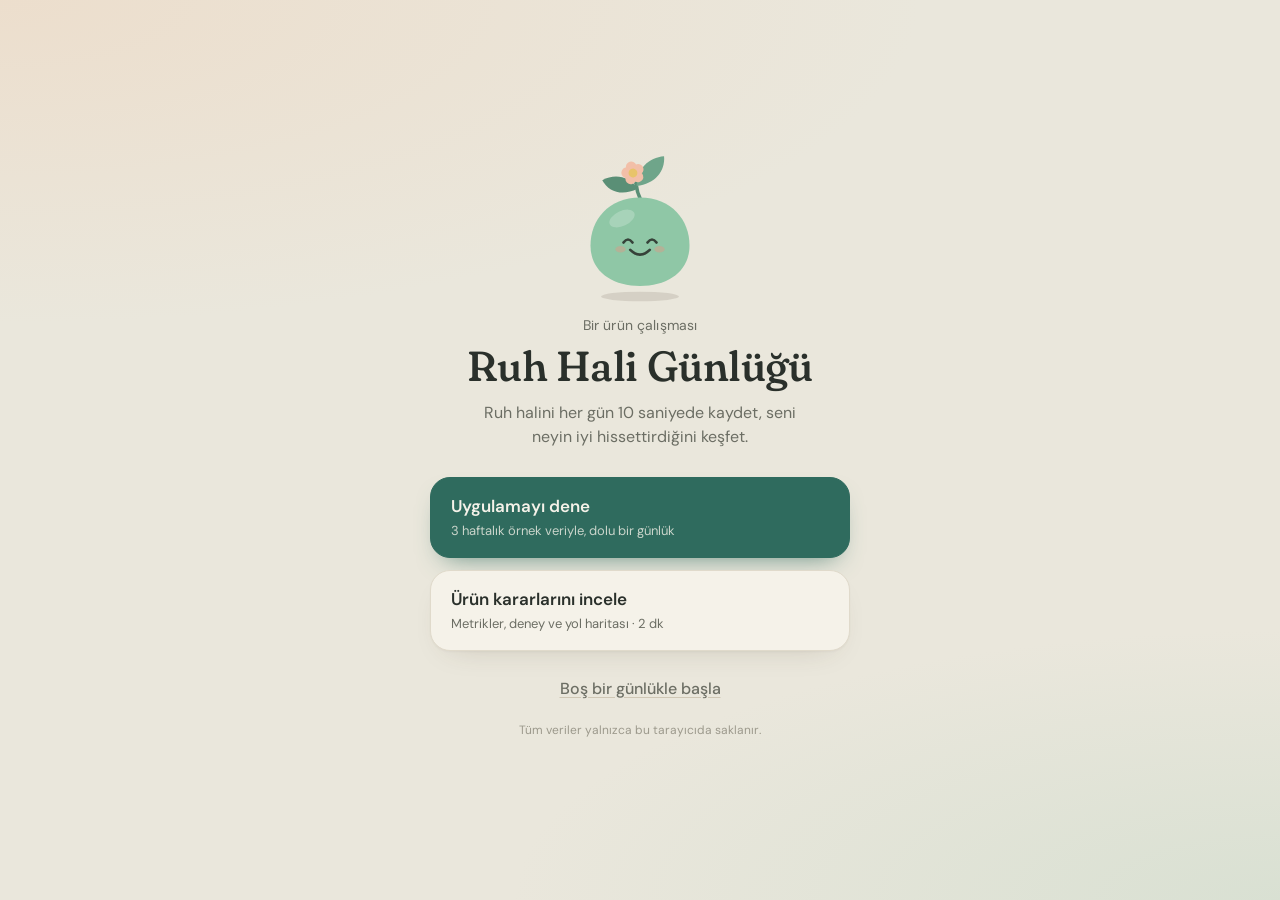
==== index.html @ 880c6c75 "Ruh Hali Günlüğü: ilk sürüm Mobil öncelikli ruh hali günlüğü: Filiz seçici, kural tabanlı içgörüler," ====
<!doctype html>
<html lang="tr">
<head>
  <meta charset="utf-8">
  <meta name="viewport" content="width=device-width, initial-scale=1, viewport-fit=cover">
  <meta name="theme-color" content="#EAE7DC">
  <meta name="description" content="Günlük ruh halini kaydet, haftalık örüntülerini keşfet.">
  <title>Ruh Hali Günlüğü</title>
  <link rel="icon" type="image/svg+xml" href="data:image/svg+xml,%3Csvg%20xmlns%3D%22http%3A%2F%2Fwww.w3.org%2F2000%2Fsvg%22%20viewBox%3D%2210%204%2080%2090%22%3E%3Cg%20data-part%3D%22figure%22%20transform%3D%22translate(0%20-2.50)%22%3E%3Cg%20data-part%3D%22sprout%22%20transform%3D%22rotate(-8.00%2050%2032)%22%3E%3Cpath%20d%3D%22M50%2034%20Q49%2028%2050%2022%22%20stroke%3D%22%235A8F76%22%20stroke-width%3D%222.4%22%20fill%3D%22none%22%20stroke-linecap%3D%22round%22%2F%3E%3Cpath%20d%3D%22M50%2024%20C53%2013%2063%208%2073%2010%20C71%2020%2062%2026%2050%2024Z%22%20fill%3D%22%236FA58A%22%2F%3E%3C%2Fg%3E%3Cg%20class%3D%22f-body%22%3E%3Cpath%20data-part%3D%22skin%22%20d%3D%22M50%2032%20C71%2032%2083%2047%2083%2064%20C83%2081%2069%2091%2050%2091%20C31%2091%2017%2081%2017%2064%20C17%2047%2029%2032%2050%2032Z%22%20fill%3D%22rgb(191%2C220%2C194)%22%2F%3E%3Cellipse%20cx%3D%2238%22%20cy%3D%2246%22%20rx%3D%229%22%20ry%3D%225%22%20fill%3D%22%23fff%22%20opacity%3D%22.22%22%20transform%3D%22rotate(-25%2038%2046)%22%2F%3E%3Cg%20opacity%3D%22.88%22%20fill%3D%22none%22%20stroke%3D%22%232A302B%22%20stroke-width%3D%221.8%22%20stroke-linecap%3D%22round%22%3E%3Cg%20data-part%3D%22blush%22%20opacity%3D%220.4%22%20stroke%3D%22none%22%20fill%3D%22%23E39A88%22%3E%3Cellipse%20cx%3D%2237%22%20cy%3D%2266.5%22%20rx%3D%223.4%22%20ry%3D%222.1%22%2F%3E%3Cellipse%20cx%3D%2263%22%20cy%3D%2266.5%22%20rx%3D%223.4%22%20ry%3D%222.1%22%2F%3E%3C%2Fg%3E%3Cg%20data-part%3D%22brows%22%20opacity%3D%220%22%20stroke-width%3D%221.6%22%3E%3Cpath%20d%3D%22M39%2056%20L45%2054%22%2F%3E%3Cpath%20d%3D%22M61%2056%20L55%2054%22%2F%3E%3C%2Fg%3E%3Cg%20data-part%3D%22dots%22%20opacity%3D%221%22%20stroke%3D%22none%22%20fill%3D%22%232A302B%22%3E%3Ccircle%20cx%3D%2242%22%20cy%3D%2261%22%20r%3D%222.3%22%2F%3E%3Ccircle%20cx%3D%2258%22%20cy%3D%2261%22%20r%3D%222.3%22%2F%3E%3C%2Fg%3E%3Cg%20data-part%3D%22arcs%22%20opacity%3D%220%22%3E%3Cpath%20d%3D%22M39%2062%20Q42%2058%2045%2062%22%2F%3E%3Cpath%20d%3D%22M55%2062%20Q58%2058%2061%2062%22%2F%3E%3C%2Fg%3E%3Cpath%20data-part%3D%22mouth%22%20d%3D%22M44.50%2067.80%20Q50%2071.40%2055.50%2067.80%22%2F%3E%3C%2Fg%3E%3C%2Fg%3E%3C%2Fg%3E%3C%2Fsvg%3E">
  <link rel="preconnect" href="https://fonts.googleapis.com">
  <link rel="preconnect" href="https://fonts.gstatic.com" crossorigin>
  <link rel="stylesheet" href="https://fonts.googleapis.com/css2?family=DM+Sans:opsz,wght@9..40,400;9..40,500;9..40,600&family=Fraunces:opsz,wght,SOFT@9..144,400..600,0..100&display=swap">
  <link rel="stylesheet" href="styles.css">
</head>
<body>
  <div class="app">
    <main id="view" class="view" tabindex="-1"></main>
  </div>

  <nav class="tabbar" aria-label="Ana menü">
    <div class="tabbar-inner">
      <a class="tab" href="#bugun" data-view="today">
        <svg viewBox="0 0 24 24" aria-hidden="true"><circle cx="12" cy="12" r="4.2"/><path d="M12 2.8v2.4M12 18.8v2.4M2.8 12h2.4M18.8 12h2.4M5.5 5.5l1.7 1.7M16.8 16.8l1.7 1.7M5.5 18.5l1.7-1.7M16.8 7.2l1.7-1.7"/></svg>
        <span>Bugün</span>
      </a>
      <a class="tab" href="#icgoru" data-view="insights">
        <svg viewBox="0 0 24 24" aria-hidden="true"><path d="M5 20V12M10 20V6M15 20v-9M20 20V9"/></svg>
        <span>İçgörü</span>
      </a>
      <a class="tab" href="#gecmis" data-view="history">
        <svg viewBox="0 0 24 24" aria-hidden="true"><rect x="3.5" y="5" width="17" height="15.5" rx="3"/><path d="M3.5 10h17M8 3v4M16 3v4"/></svg>
        <span>Geçmiş</span>
      </a>
    </div>
  </nav>

  <button id="notes-toggle" class="notes-toggle" type="button" aria-pressed="false">
    <svg viewBox="0 0 24 24" aria-hidden="true"><circle cx="12" cy="12" r="8.5"/><path d="M12 11v5M12 8v.01"/></svg>
    <span>Ürün notları</span>
  </button>

  <div id="note-sheet" class="note-sheet" role="dialog" aria-modal="false" aria-labelledby="note-title" hidden>
    <div class="note-card">
      <div class="note-head">
        <span class="note-num" id="note-num"></span>
        <span class="eyebrow">Ürün notu</span>
        <button class="icon-btn note-close" type="button" data-close-note aria-label="Notu kapat">
          <svg viewBox="0 0 24 24" aria-hidden="true"><path d="M6 6l12 12M18 6L6 18"/></svg>
        </button>
      </div>
      <h3 id="note-title"></h3>
      <div id="note-body"></div>
    </div>
  </div>

  <div id="toast" class="toast" role="status" aria-live="polite"></div>

  <script src="product.js"></script>
  <script src="app.js"></script>
</body>
</html>
---- styles.css ----
:root {
  /* Sıcak, düşük kontrastlı zemin: saf beyaz yok */
  --bg: #EAE7DC;
  --bg-glow-1: rgba(239, 211, 186, .45);
  --bg-glow-2: rgba(191, 214, 196, .40);
  --surface: #F5F2E9;
  --surface-2: #ECE8DD;
  --ink: #2A302B;
  --muted: #6C6E64;
  --faint: #9C998C;
  --line: #E0DACB;
  --accent: #2F6B5E;
  --accent-ink: #25574C;
  --accent-soft: #DCE5DA;
  --accent-soft-line: #BCD0C3;
  --danger: #9A4A43;

  --mood-1: #C9B8D9;
  --mood-2: #B7CCE3;
  --mood-3: #E8D9A8;
  --mood-4: #BFDCC2;
  --mood-5: #8FC7A6;

  --tint-up: #E2ECDD;
  --tint-down: #EAE3EE;
  --tint-neutral: #F0E8D5;

  --radius: 24px;
  --shadow: 0 1px 2px rgba(74, 60, 40, .04), 0 12px 32px -20px rgba(74, 60, 40, .28);
  --font-display: "Fraunces", Georgia, "Times New Roman", serif;
  --font-body: "DM Sans", system-ui, -apple-system, "Segoe UI", Roboto, sans-serif;
  --tabbar-h: 72px;
}

* { box-sizing: border-box; }

[hidden] { display: none !important; }

html { -webkit-text-size-adjust: 100%; }

body {
  margin: 0;
  min-height: 100vh;
  background:
    radial-gradient(120% 60% at 0% 0%, var(--bg-glow-1), transparent 60%),
    radial-gradient(100% 50% at 100% 100%, var(--bg-glow-2), transparent 60%),
    var(--bg);
  background-attachment: fixed;
  color: var(--ink);
  font-family: var(--font-body);
  font-size: 16px;
  line-height: 1.5;
  -webkit-font-smoothing: antialiased;
  -webkit-tap-highlight-color: transparent;
}

button, input { font: inherit; color: inherit; }
button { cursor: pointer; }

:focus-visible {
  outline: 2px solid var(--accent);
  outline-offset: 2px;
}

.app {
  max-width: 460px;
  margin: 0 auto;
  padding: calc(20px + env(safe-area-inset-top, 0px)) 20px calc(var(--tabbar-h) + 32px + env(safe-area-inset-bottom, 0px));
}

.view { outline: none; }
.view.enter > * { animation: rise .4s ease both; }
.view.enter > *:nth-child(2) { animation-delay: .03s; }
.view.enter > *:nth-child(3) { animation-delay: .06s; }
.view.enter > *:nth-child(4) { animation-delay: .09s; }
.view.enter > *:nth-child(n+5) { animation-delay: .12s; }

@keyframes rise {
  from { opacity: 0; transform: translateY(6px); }
  to { opacity: 1; transform: none; }
}

/* ---------- Typography ---------- */

.title, .section-title, .avg-num, .insight h3, .empty h3, .cal-head h2 {
  font-family: var(--font-display);
  font-variation-settings: "SOFT" 100;
}

.top {
  display: flex;
  align-items: center;
  justify-content: space-between;
  gap: 12px;
  min-height: 36px;
  margin-bottom: 20px;
}

.eyebrow {
  margin: 0;
  font-size: 14px;
  color: var(--muted);
  letter-spacing: .01em;
}
.eyebrow strong { color: var(--ink); font-weight: 600; }

.title {
  margin: 0 0 24px;
  font-weight: 500;
  font-size: clamp(28px, 8vw, 34px);
  line-height: 1.15;
  letter-spacing: -0.01em;
}

.section-title {
  margin: 32px 0 12px;
  font-weight: 500;
  font-size: 20px;
}

.muted { color: var(--muted); }
.small { font-size: 13px; }

/* ---------- Streak ---------- */

.streak {
  display: inline-flex;
  align-items: center;
  gap: 7px;
  padding: 7px 13px 7px 11px;
  border-radius: 999px;
  background: var(--tint-neutral);
  color: #7A5B2E;
  font-size: 14px;
  font-weight: 500;
  white-space: nowrap;
}
.streak svg { width: 15px; height: 15px; fill: #C98F4A; }
.streak strong { font-weight: 600; }

/* ---------- Filiz mood picker ---------- */

.picker {
  position: relative;          /* ölçek sağa sabitlenir, Filiz tam ortada kalır */
  margin-top: -12px;
  touch-action: none;          /* sürüklerken sayfa kaymasın */
  user-select: none;
  -webkit-user-select: none;
  cursor: grab;
}
.picker.is-dragging { cursor: grabbing; }

.picker-stage {
  position: relative;
  display: grid;
  place-items: center;
  height: 184px;
  border-radius: 32px;
  outline-offset: 4px;
}

.picker-halo {
  position: absolute;
  width: 160px;
  height: 160px;
  border-radius: 50%;
  background: var(--halo, #DCC9B0);
  opacity: .5;
  filter: blur(22px);
}

.filiz { position: relative; display: block; overflow: visible; }
.picker .filiz { width: 168px; height: 168px; }

.picker.is-idle .filiz { animation: bob 2.6s ease-in-out infinite; }
@keyframes bob {
  0%, 100% { transform: translateY(0); }
  50% { transform: translateY(-7px); }
}

/* Kayıt anı: kısa bir sevinç zıplaması */
.picker .filiz.hop { animation: hop .7s cubic-bezier(.3, .7, .3, 1); }
@keyframes hop {
  0% { transform: translateY(0) scale(1, 1); }
  18% { transform: translateY(2px) scale(1.06, .94); }
  45% { transform: translateY(-18px) scale(.97, 1.04); }
  75% { transform: translateY(0) scale(1.04, .96); }
  100% { transform: translateY(0) scale(1, 1); }
}

.f-body { transform-box: fill-box; transform-origin: 50% 100%; }
.f-body.boing { animation: boing .42s cubic-bezier(.3, .7, .3, 1); }
@keyframes boing {
  0% { transform: scale(1, 1); }
  30% { transform: scale(1.06, .94); }
  65% { transform: scale(.98, 1.03); }
  100% { transform: scale(1, 1); }
}

.scale {
  position: absolute;
  top: 50%;
  right: 0;
  width: 48px;
  height: 176px;
  transform: translateY(-50%);
  display: flex;
  flex-direction: column;
  align-items: center;
  gap: 8px;
}

/* Uç etiketleri yalnızca ilk seçimden önce yön gösterir */
.scale-end {
  font-size: 11px;
  line-height: 1;
  font-weight: 500;
  color: var(--faint);
  white-space: nowrap;
  transition: opacity .4s ease;
}
.picker:not(.is-idle) .scale-end { opacity: 0; }

.scale-track {
  position: relative;
  flex: 1;
  width: 6px;
  border-radius: 3px;
  background: linear-gradient(to top, var(--mood-1), var(--mood-2), var(--mood-3), var(--mood-4), var(--mood-5));
}

.scale-knob {
  position: absolute;
  left: 50%;
  top: 50%;
  width: 18px;
  height: 18px;
  border-radius: 50%;
  background: var(--surface);
  box-shadow: 0 0 0 2px var(--accent), 0 4px 10px -3px rgba(74, 60, 40, .4);
  transform: translate(-50%, -50%);
  pointer-events: none;
  z-index: 1;
}
.picker.is-idle .scale-knob { box-shadow: 0 0 0 2px #C9B9A2, 0 4px 10px -3px rgba(74, 60, 40, .3); }

/* Dokunma alanı 32px, görünen nokta 6px */
.stop {
  position: absolute;
  left: 50%;
  width: 32px;
  height: 32px;
  padding: 0;
  border: 0;
  background: none;
  transform: translate(-50%, -50%);
}
.stop::after {
  content: "";
  position: absolute;
  inset: 0;
  margin: auto;
  width: 6px;
  height: 6px;
  border-radius: 50%;
  background: var(--surface);
  opacity: .9;
  transition: transform .2s ease;
}
@media (hover: hover) { .stop:hover::after { transform: scale(1.6); } }

.picker-label {
  margin: -4px 0 0;
  text-align: center;
  font-family: var(--font-display);
  font-variation-settings: "SOFT" 100;
  font-size: 26px;
  font-weight: 500;
  min-height: 1.3em;
}
.picker-label.is-placeholder {
  font-family: var(--font-body);
  font-size: 14px;
  font-weight: 500;
  color: var(--muted);
  line-height: 36px;
}

.empty-filiz { width: 84px; margin: -6px auto 6px; }
.empty-filiz .filiz { width: 100%; height: auto; }

/* ---------- Form ---------- */

.field { margin-top: 20px; }

.label {
  display: block;
  margin-bottom: 8px;
  font-size: 14px;
  font-weight: 600;
}

.input {
  width: 100%;
  padding: 14px 16px;
  border: 1px solid var(--line);
  border-radius: 16px;
  background: var(--surface);
  font-size: 16px;
  transition: border-color .15s ease, box-shadow .15s ease;
}
.input::placeholder { color: var(--faint); }
.input:focus { outline: none; border-color: var(--accent-soft-line); box-shadow: 0 0 0 4px var(--accent-soft); }

.counter { display: block; margin-top: 4px; margin-bottom: -8px; text-align: right; font-size: 12px; color: var(--faint); }

.chips { display: flex; flex-wrap: wrap; gap: 8px; }

.chip {
  padding: 8px 15px;
  border: 1px solid var(--line);
  border-radius: 999px;
  background: var(--surface);
  font-size: 14px;
  transition: background .15s ease, border-color .15s ease, color .15s ease;
}
.chip[aria-pressed="true"] {
  background: var(--accent-soft);
  border-color: var(--accent-soft-line);
  color: var(--accent-ink);
  font-weight: 500;
}
.chip-add { border-style: dashed; border-color: #CFC7B5; color: var(--accent); background: transparent; }

.tag-form { display: flex; gap: 8px; width: 100%; margin-top: 4px; }
.tag-form .input { padding: 9px 14px; font-size: 15px; border-radius: 999px; }

.btn {
  display: inline-flex;
  align-items: center;
  justify-content: center;
  gap: 8px;
  min-height: 52px;
  padding: 12px 20px;
  border: 0;
  border-radius: 18px;
  font-weight: 600;
  font-size: 16px;
  transition: background .15s ease, color .15s ease, transform .1s ease, box-shadow .15s ease;
}
.btn:active:not(:disabled) { transform: scale(.985); }
.btn-primary { background: var(--accent); color: #F5F2E9; box-shadow: 0 10px 22px -12px rgba(47, 107, 94, .7); }
.btn-primary:disabled { background: #E1DCCE; color: #9F9A8B; box-shadow: none; cursor: not-allowed; }
.btn-ghost { background: var(--accent-soft); color: var(--accent-ink); }
.btn-quiet { background: transparent; color: var(--muted); border: 1px solid var(--line); }
.btn-danger-armed { background: var(--danger); color: #F5F2E9; border-color: var(--danger); }
.btn-link { background: transparent; color: var(--muted); font-weight: 500; text-decoration: underline; text-underline-offset: 3px; text-decoration-color: #CFC7B5; }
.btn-block { width: 100%; }
.btn-primary.btn-saved:disabled { background: var(--accent-soft); color: var(--accent-ink); cursor: default; }
.btn svg { width: 20px; height: 20px; fill: none; stroke: currentColor; stroke-width: 2.2; stroke-linecap: round; stroke-linejoin: round; }
.more-btn { margin-top: 12px; }
.btn-sm { min-height: 40px; padding: 8px 16px; font-size: 14px; border-radius: 999px; }

.save-area { margin-top: 24px; }
.save-area .btn-sm { margin-top: 6px; }
.save-hint { margin: 10px 0 0; text-align: center; font-size: 13px; color: var(--muted); }

.back-link {
  display: inline-flex;
  align-items: center;
  gap: 4px;
  margin-left: -6px;
  padding: 6px 12px 6px 4px;
  border-radius: 999px;
  color: var(--accent);
  font-size: 15px;
  font-weight: 500;
  text-decoration: none;
}
.back-link svg { width: 20px; height: 20px; fill: none; stroke: currentColor; stroke-width: 1.8; stroke-linecap: round; stroke-linejoin: round; }
@media (hover: hover) { .back-link:hover { background: var(--accent-soft); } }

.eyebrow-lead { margin: -12px 0 6px; }

/* ---------- Cards ---------- */

.card {
  background: var(--surface);
  border: 1px solid rgba(224, 218, 203, .6);
  border-radius: var(--radius);
  padding: 20px;
  box-shadow: var(--shadow);
}

/* ---------- Weekly chart ---------- */

.avg-row {
  display: flex;
  align-items: flex-end;
  justify-content: space-between;
  gap: 12px;
  flex-wrap: wrap;
  margin-bottom: 22px;
}

.avg-num {
  font-size: 50px;
  line-height: 1;
  font-weight: 500;
  letter-spacing: -0.02em;
}
.avg-of { margin-left: 4px; color: var(--faint); font-size: 18px; }
.avg-caption { margin: 6px 0 0; font-size: 13px; color: var(--muted); }

.avg-meta { display: flex; flex-direction: column; align-items: flex-end; gap: 6px; }

.pill {
  display: inline-flex;
  align-items: center;
  gap: 6px;
  padding: 4px 12px;
  border-radius: 999px;
  font-size: 13px;
  font-weight: 600;
  background: var(--c, var(--accent-soft));
}

.delta { font-size: 13px; color: var(--muted); }
.delta.up { color: var(--accent); }

.chart {
  display: grid;
  grid-template-columns: repeat(7, 1fr);
  gap: 8px;
  align-items: end;
}

.bar-col { display: flex; flex-direction: column; align-items: center; gap: 8px; }

.bar-track {
  position: relative;
  width: 100%;
  max-width: 36px;
  height: 150px;
  display: flex;
  align-items: flex-end;
  border-radius: 14px;
  background: var(--surface-2);
}

.bar {
  width: 100%;
  border-radius: 14px;
  background: var(--c);
  transform-origin: bottom;
  animation: grow .6s cubic-bezier(.2, .8, .2, 1) both;
}
.bar-empty {
  width: 6px;
  height: 6px;
  margin: 0 auto 10px;
  border-radius: 50%;
  background: #D5CFC0;
}

@keyframes grow { from { transform: scaleY(0); } to { transform: scaleY(1); } }

.bar-label { font-size: 12px; color: var(--muted); }
.bar-col.is-today .bar-label { color: var(--ink); font-weight: 600; }

.chart-foot { margin: 16px 0 0; font-size: 13px; color: var(--muted); }

/* ---------- Insight cards ---------- */

.insights { display: grid; gap: 12px; }

.insight {
  display: grid;
  grid-template-columns: auto 1fr;
  gap: 14px;
  padding: 18px;
  background: var(--tint, var(--surface));
  border-color: transparent;
  box-shadow: none;
}
.insight-icon {
  width: 38px;
  height: 38px;
  border-radius: 50%;
  display: grid;
  place-items: center;
  background: var(--c);
}
.insight-icon svg { width: 20px; height: 20px; fill: none; stroke: var(--ink); stroke-width: 1.9; stroke-linecap: round; stroke-linejoin: round; opacity: .75; }
.insight h3 {
  margin: 1px 0 6px;
  font-weight: 500;
  font-size: 18px;
  line-height: 1.3;
}
.insight p { margin: 0; font-size: 14px; color: #575A51; }
.insight .basis { margin-top: 10px; font-size: 12px; color: var(--faint); }

.empty {
  text-align: center;
  padding: 28px 20px;
}
.empty h3 { margin: 0 0 6px; font-weight: 500; font-size: 18px; }
.empty p { margin: 0 0 18px; color: var(--muted); font-size: 14px; }

.disclaimer { margin: 20px 4px 0; font-size: 12px; color: var(--faint); text-align: center; }

/* ---------- Calendar ---------- */

.cal-head {
  display: flex;
  align-items: center;
  justify-content: space-between;
  margin-bottom: 14px;
}
.cal-head h2 {
  margin: 0;
  font-weight: 500;
  font-size: 19px;
  text-transform: capitalize;
}

.icon-btn {
  width: 38px;
  height: 38px;
  display: grid;
  place-items: center;
  border: 1px solid var(--line);
  border-radius: 50%;
  background: transparent;
}
.icon-btn svg { width: 18px; height: 18px; fill: none; stroke: var(--ink); stroke-width: 1.8; stroke-linecap: round; stroke-linejoin: round; }
.icon-btn:disabled { opacity: .3; cursor: default; }

.cal-grid {
  display: grid;
  grid-template-columns: repeat(7, 1fr);
  gap: 6px;
}

.cal-wd {
  text-align: center;
  font-size: 11px;
  font-weight: 600;
  color: var(--faint);
  text-transform: uppercase;
  letter-spacing: .04em;
  padding-bottom: 4px;
}

.cal-day {
  aspect-ratio: 1;
  display: grid;
  place-items: center;
  border: 0;
  border-radius: 14px;
  background: var(--surface-2);
  font-size: 14px;
  color: var(--muted);
  font-variant-numeric: tabular-nums;
  transition: transform .12s ease, background .12s ease;
}
.cal-day.has-entry { background: var(--c); color: var(--ink); font-weight: 500; }
.cal-day.is-today { box-shadow: inset 0 0 0 2px var(--accent); color: var(--ink); font-weight: 600; }
.cal-day.is-selected { box-shadow: 0 0 0 2px var(--surface), 0 0 0 4px var(--ink); }
.cal-day.is-future { background: transparent; color: #C9C3B4; cursor: default; }
@media (hover: hover) {
  .cal-day.has-entry:hover { transform: scale(1.06); }
  .cal-day:not(.has-entry):not(:disabled):hover { background: var(--accent-soft); }
}

.legend {
  display: flex;
  flex-wrap: wrap;
  justify-content: center;
  gap: 6px 14px;
  margin-top: 16px;
  font-size: 12px;
  color: var(--muted);
}
.legend span { display: inline-flex; align-items: center; gap: 6px; }

.dot {
  width: 10px;
  height: 10px;
  border-radius: 50%;
  background: var(--c);
  flex: none;
}

/* ---------- Entry list ---------- */

.detail { margin-top: 12px; }

.entries { list-style: none; margin: 0; padding: 0; display: grid; gap: 10px; }

.entry {
  display: grid;
  grid-template-columns: auto 1fr auto;
  gap: 14px;
  align-items: start;
  padding: 16px;
}
.entry-swatch { width: 38px; height: 38px; border-radius: 14px; background: var(--c); }
.entry-missing { align-items: center; }
.entry-missing .entry-swatch { background: transparent; border: 1.5px dashed #CFC7B5; }
.entry-head { display: flex; justify-content: space-between; align-items: baseline; gap: 8px; flex-wrap: wrap; }
.entry-date { font-weight: 600; font-size: 15px; }
.entry-mood { font-size: 13px; color: var(--muted); }
.entry-note { margin: 4px 0 0; font-size: 14px; color: var(--ink); }
.entry-note.empty-note { color: var(--faint); font-style: italic; }
.entry-tags { display: flex; flex-wrap: wrap; gap: 6px; margin-top: 10px; }
.tag-mini {
  padding: 2px 10px;
  border-radius: 999px;
  background: var(--surface-2);
  color: var(--muted);
  font-size: 12px;
  font-weight: 500;
}
.entry-edit { width: 34px; height: 34px; margin: -4px -4px 0 0; border-color: transparent; }
.entry-edit svg { width: 17px; height: 17px; stroke: var(--muted); }
@media (hover: hover) { .entry-edit:hover { background: var(--accent-soft); } .entry-edit:hover svg { stroke: var(--accent); } }

.data-tools { margin-top: 32px; background: transparent; box-shadow: none; border: 1px dashed #D3CCBC; }
.data-tools p { margin: 0 0 14px; font-size: 14px; color: var(--muted); }
.data-tools .row { display: flex; flex-wrap: wrap; gap: 8px; }
.data-tools .row .btn { flex: 1 1 160px; }

/* ---------- Tab bar ---------- */

.tabbar {
  position: fixed;
  left: 0; right: 0; bottom: 0;
  z-index: 10;
  padding-bottom: env(safe-area-inset-bottom, 0px);
  background: rgba(240, 236, 226, .88);
  -webkit-backdrop-filter: blur(16px);
  backdrop-filter: blur(16px);
  border-top: 1px solid var(--line);
}

.tabbar-inner {
  max-width: 460px;
  height: var(--tabbar-h);
  margin: 0 auto;
  display: grid;
  grid-template-columns: repeat(3, 1fr);
  padding: 0 12px;
}

.tab {
  display: flex;
  flex-direction: column;
  align-items: center;
  justify-content: center;
  gap: 3px;
  color: var(--faint);
  text-decoration: none;
  font-size: 12px;
  font-weight: 500;
  transition: color .15s ease;
}
.tab svg {
  width: 44px;
  height: 30px;
  padding: 4px 11px;
  border-radius: 999px;
  fill: none;
  stroke: currentColor;
  stroke-width: 1.7;
  stroke-linecap: round;
  stroke-linejoin: round;
  transition: background .2s ease;
}
.tab[aria-current="page"] { color: var(--accent-ink); }
.tab[aria-current="page"] svg { background: var(--accent-soft); }
.tab[aria-current="page"] span { font-weight: 600; }

/* ---------- Toast ---------- */

.toast {
  position: fixed;
  left: 50%;
  bottom: calc(var(--tabbar-h) + 20px + env(safe-area-inset-bottom, 0px));
  z-index: 20;
  max-width: calc(100% - 40px);
  padding: 12px 18px;
  border-radius: 16px;
  background: #34403A;
  color: #F5F2E9;
  font-size: 14px;
  font-weight: 500;
  box-shadow: 0 12px 28px -14px rgba(42, 48, 43, .6);
  opacity: 0;
  transform: translate(-50%, 8px);
  pointer-events: none;
  transition: opacity .2s ease, transform .2s ease;
}
.toast.show { opacity: 1; transform: translate(-50%, 0); }

/* =========================================================
   Ürün katmanı: notlar, karşılama, ürün paneli
   ========================================================= */

.k {
  display: block;
  margin-bottom: 3px;
  font-size: 11px;
  font-weight: 600;
  letter-spacing: .06em;
  text-transform: uppercase;
  color: var(--faint);
}

/* ---------- Not noktaları ---------- */

.top-end { display: inline-flex; align-items: center; gap: 8px; }
.label-row { display: flex; align-items: center; gap: 8px; }
.label-row .label { margin-bottom: 8px; }
.label-row .pnote { margin-bottom: 8px; }
.save-area, .has-note { position: relative; }

.pnote {
  display: inline-grid;
  place-items: center;
  width: 22px;
  height: 22px;
  padding: 0;
  border: 0;
  border-radius: 50%;
  background: var(--accent);
  color: var(--surface);
  font-size: 12px;
  font-weight: 600;
  line-height: 1;
  vertical-align: middle;
  box-shadow: 0 0 0 3px rgba(47, 107, 94, .18);
  animation: pnote-pulse 2.4s ease-in-out infinite;
  flex: none;
}
.pnote.corner { position: absolute; top: -9px; left: -9px; z-index: 3; }
.picker .pnote.corner { top: 4px; left: 4px; }
.section-title .pnote { margin-left: 4px; position: relative; top: -2px; }
.disclaimer .pnote { margin-right: 6px; }
@keyframes pnote-pulse {
  0%, 100% { box-shadow: 0 0 0 3px rgba(47, 107, 94, .18); }
  50% { box-shadow: 0 0 0 6px rgba(47, 107, 94, .08); }
}

.notes-banner {
  display: flex;
  align-items: center;
  justify-content: space-between;
  flex-wrap: wrap;
  gap: 4px 12px;
  margin-bottom: 16px;
  padding: 10px 14px;
  border-radius: 14px;
  background: var(--tint-neutral);
  color: #7A5B2E;
  font-size: 13px;
  font-weight: 500;
}
.notes-banner a { color: var(--accent-ink); font-weight: 600; text-decoration: none; }

.notes-toggle {
  position: fixed;
  right: max(16px, calc(50% - 214px));
  bottom: calc(var(--tabbar-h) + 14px + env(safe-area-inset-bottom, 0px));
  z-index: 15;
  display: inline-flex;
  align-items: center;
  gap: 6px;
  padding: 8px 14px 8px 10px;
  border: 1px solid var(--line);
  border-radius: 999px;
  background: var(--surface);
  color: var(--accent-ink);
  font-size: 13px;
  font-weight: 600;
  box-shadow: var(--shadow);
}
.notes-toggle svg { width: 18px; height: 18px; fill: none; stroke: currentColor; stroke-width: 1.8; stroke-linecap: round; }
.notes-toggle[aria-pressed="true"] { background: var(--accent); border-color: var(--accent); color: var(--surface); }

.toast { bottom: calc(var(--tabbar-h) + 64px + env(safe-area-inset-bottom, 0px)); }
.app { padding-bottom: calc(var(--tabbar-h) + 80px + env(safe-area-inset-bottom, 0px)); }

body.standalone .tabbar,
body.standalone .notes-toggle { display: none; }
body.standalone .app { padding-bottom: calc(40px + env(safe-area-inset-bottom, 0px)); }
body.standalone .toast { bottom: calc(24px + env(safe-area-inset-bottom, 0px)); }

/* ---------- Not kartı ---------- */

.note-sheet {
  position: fixed;
  left: 0; right: 0;
  bottom: calc(var(--tabbar-h) + 12px + env(safe-area-inset-bottom, 0px));
  z-index: 30;
  padding: 0 16px;
  pointer-events: none;
}
.note-card {
  max-width: 428px;
  margin: 0 auto;
  padding: 16px 20px 20px;
  border: 1px solid var(--line);
  border-radius: 24px;
  background: var(--surface);
  box-shadow: 0 24px 48px -20px rgba(74, 60, 40, .45), 0 2px 6px rgba(74, 60, 40, .08);
  pointer-events: auto;
  animation: rise .25s ease both;
  max-height: 60vh;
  overflow-y: auto;
}
.note-head { display: flex; align-items: center; gap: 10px; }
.note-num {
  display: grid;
  place-items: center;
  width: 24px;
  height: 24px;
  border-radius: 50%;
  background: var(--accent);
  color: var(--surface);
  font-size: 12px;
  font-weight: 600;
}
.note-close { margin-left: auto; width: 32px; height: 32px; border-color: transparent; }
.note-card h3 {
  margin: 10px 0 8px;
  font-family: var(--font-display);
  font-variation-settings: "SOFT" 100;
  font-weight: 500;
  font-size: 19px;
  line-height: 1.3;
}
.note-card p { margin: 0; font-size: 14px; color: #575A51; }
.note-row { margin-top: 12px !important; }
.note-link { display: inline-block; margin-top: 14px; color: var(--accent-ink); font-size: 14px; font-weight: 600; text-decoration: none; }

/* ---------- Karşılama ---------- */

.welcome {
  min-height: calc(100vh - 100px);
  display: flex;
  flex-direction: column;
  justify-content: center;
  text-align: center;
  padding-block: 12px;
}
.welcome-filiz { width: 150px; margin: 0 auto 8px; }
.welcome-filiz .filiz { width: 100%; height: auto; animation: bob 2.8s ease-in-out infinite; }
.welcome-title { margin: 6px 0 10px; font-size: clamp(34px, 10vw, 42px); }
.welcome-lead { max-width: 330px; margin: 0 auto 28px; color: var(--muted); font-size: 16px; }
.welcome-actions { display: grid; gap: 12px; text-align: left; }

.choice {
  display: flex;
  flex-direction: column;
  gap: 2px;
  width: 100%;
  padding: 16px 20px;
  border: 1px solid var(--line);
  border-radius: 20px;
  background: var(--surface);
  box-shadow: var(--shadow);
  transition: transform .1s ease;
}
.choice:active { transform: scale(.985); }
.choice-title { font-size: 17px; font-weight: 600; color: var(--ink); }
.choice-sub { font-size: 13px; color: var(--muted); }
.choice-primary { background: var(--accent); border-color: var(--accent); box-shadow: 0 12px 26px -14px rgba(47, 107, 94, .8); }
.choice-primary .choice-title { color: #F5F2E9; }
.choice-primary .choice-sub { color: rgba(245, 242, 233, .78); }
.welcome .btn-link { margin: 14px auto 0; min-height: 40px; }
.welcome-foot { margin: 8px 0 0; font-size: 12px; color: var(--faint); }

/* ---------- Ürün paneli ---------- */

.app.wide { max-width: 760px; }

.sim-badge {
  display: flex;
  gap: 12px;
  align-items: flex-start;
  margin: 4px 0 8px;
  padding: 14px 16px;
  border-radius: 18px;
  background: var(--tint-neutral);
  color: #6B5530;
  font-size: 13px;
}
.sim-badge svg { flex: none; width: 20px; height: 20px; margin-top: 1px; fill: none; stroke: #B07A35; stroke-width: 1.8; stroke-linecap: round; stroke-linejoin: round; }
.sim-badge p { margin: 0; }

.p-section .section-title { margin-top: 32px; }

.brief { display: grid; gap: 16px; }
.brief p { margin: 0; font-size: 14px; }
@media (min-width: 640px) { .brief { grid-template-columns: repeat(3, 1fr); } }

.ns-top { display: flex; align-items: flex-end; justify-content: space-between; flex-wrap: wrap; gap: 12px 16px; }
.tile-label { font-size: 12px; font-weight: 600; color: var(--muted); }
.ns-value {
  display: flex;
  align-items: baseline;
  flex-wrap: wrap;
  gap: 4px 12px;
  margin-top: 2px;
  font-family: var(--font-display);
  font-variation-settings: "SOFT" 100;
  font-size: 46px;
  font-weight: 500;
  line-height: 1.05;
  letter-spacing: -0.02em;
}
.ns-delta {
  display: inline-flex;
  align-items: center;
  gap: 2px;
  font-family: var(--font-body);
  font-size: 13px;
  font-weight: 600;
  letter-spacing: 0;
  color: var(--accent);
}
.ns-delta svg { width: 16px; height: 16px; fill: none; stroke: currentColor; stroke-width: 2.2; stroke-linecap: round; stroke-linejoin: round; }
.spark { width: 132px; height: 40px; overflow: visible; }
.ns-def { margin: 10px 0 0; font-size: 14px; }
.ns-why { margin: 14px 0 0; font-size: 13px; color: var(--muted); }

.tiles { display: grid; gap: 10px; margin-top: 10px; }
.tiles-3 { grid-template-columns: repeat(3, minmax(0, 1fr)); }
.tile {
  display: flex;
  flex-direction: column;
  gap: 2px;
  min-width: 0;
  padding: 12px 14px;
  border: 1px solid rgba(224, 218, 203, .6);
  border-radius: 18px;
  background: var(--surface);
}
.tile-value {
  font-family: var(--font-display);
  font-variation-settings: "SOFT" 100;
  font-size: 24px;
  font-weight: 500;
  line-height: 1.2;
}
.tile-sub { font-size: 12px; color: var(--faint); }
.session .tile { background: var(--surface-2); border-color: transparent; }
.session .tile-value { font-size: 18px; }

.funnel { padding-block: 18px; }
.f-head { display: flex; justify-content: space-between; gap: 12px; font-size: 14px; }
.f-num { font-weight: 600; font-variant-numeric: tabular-nums; white-space: nowrap; }
.f-num small { margin-left: 4px; font-size: 12px; font-weight: 500; color: var(--faint); }
.f-track { height: 10px; margin-top: 6px; border-radius: 5px; background: var(--surface-2); }
.f-bar { height: 100%; border-radius: 4px; background: var(--accent); }
.f-drop {
  display: flex;
  align-items: center;
  gap: 6px;
  padding: 8px 0 8px 2px;
  font-size: 12px;
  color: var(--faint);
}
.f-drop svg { width: 12px; height: 12px; fill: none; stroke: currentColor; stroke-width: 1.6; stroke-linecap: round; stroke-linejoin: round; }
.f-drop.is-worst { color: var(--danger); }

.callout { margin-top: 10px; background: var(--tint-neutral); border-color: transparent; box-shadow: none; }
.callout p { margin: 0; font-size: 14px; }
.callout p + p { margin-top: 12px; }

.chart-sub { margin: 0 0 8px; font-size: 13px; color: var(--muted); }
.retention { display: block; width: 100%; max-width: 520px; height: auto; margin: 0 auto; }
.retention .ax { font-family: var(--font-body); font-size: 10px; fill: var(--faint); }
.retention .ax-strong { fill: var(--muted); font-weight: 600; }
.retention .dl { font-family: var(--font-body); font-size: 11px; font-weight: 600; fill: var(--ink); }

.exp-head { display: flex; align-items: center; justify-content: space-between; flex-wrap: wrap; gap: 8px; }
.exp-head h3 { margin: 0; font-family: var(--font-display); font-variation-settings: "SOFT" 100; font-weight: 500; font-size: 19px; }
.chip-status {
  display: inline-flex;
  align-items: center;
  gap: 4px;
  padding: 4px 10px;
  border-radius: 999px;
  background: var(--accent-soft);
  color: var(--accent-ink);
  font-size: 12px;
  font-weight: 600;
}
.chip-status svg, .diff svg { width: 14px; height: 14px; fill: none; stroke: currentColor; stroke-width: 2; stroke-linecap: round; stroke-linejoin: round; }
.exp-hyp, .exp-rule { margin: 14px 0 0; font-size: 14px; }
.exp-variants { display: grid; grid-template-columns: repeat(2, minmax(0, 1fr)); gap: 8px; margin-top: 14px; }
.variant { display: flex; align-items: center; gap: 10px; padding: 10px 12px; border-radius: 14px; background: var(--surface-2); }
.variant .v-key {
  flex: none;
  display: grid;
  place-items: center;
  width: 28px;
  height: 28px;
  border-radius: 50%;
  background: var(--accent-soft);
  color: var(--accent-ink);
  font-weight: 600;
  font-size: 14px;
}
.variant strong { display: block; font-size: 14px; line-height: 1.25; }
.variant span { display: block; font-size: 12px; color: var(--muted); }
.exp-meta { margin: 10px 0 0; font-size: 12px; color: var(--faint); }

.table-wrap { overflow-x: auto; margin-top: 12px; }
.table-wrap table { width: 100%; border-collapse: collapse; font-size: 14px; }
.table-wrap th {
  padding: 8px 6px;
  border-bottom: 1px solid var(--line);
  font-size: 11px;
  font-weight: 600;
  letter-spacing: .05em;
  text-transform: uppercase;
  color: var(--faint);
  text-align: left;
  white-space: nowrap;
}
.table-wrap td { padding: 10px 6px; border-bottom: 1px solid var(--line); vertical-align: top; }
.table-wrap tr:last-child td { border-bottom: 0; }
.exp-table td strong { display: block; font-weight: 600; }
.exp-table td span { display: block; font-size: 12px; color: var(--faint); }
.exp-table td:not(:first-child) { white-space: nowrap; font-variant-numeric: tabular-nums; }
.diff { color: var(--accent-ink); font-weight: 600; }
.diff svg { vertical-align: -2px; margin-right: 3px; }
.exp-decision { margin-top: 14px; padding: 12px 14px; border-radius: 16px; background: var(--tint-up); }
.exp-decision p { margin: 0; font-size: 14px; }
.exp-decision p + p { margin-top: 10px; }

.table-card { padding-top: 6px; }
.ice th:not(:first-child), .ice td:not(:first-child) { text-align: center; font-variant-numeric: tabular-nums; }
.ice td:first-child { min-width: 180px; }
.ice tr.is-top td:first-child { font-weight: 600; }
.score { display: inline-flex; align-items: center; gap: 6px; font-weight: 600; white-space: nowrap; }
.score i { display: block; height: 6px; border-radius: 3px; background: var(--accent); }
.ice tr:not(.is-top) .score i { background: var(--accent-soft-line); }
.ice tr.principle td { font-size: 13px; color: var(--muted); font-style: italic; }
.ice tr.principle td:first-child { font-style: normal; color: var(--ink); }
.table-foot { margin: 10px 0 0; font-size: 12px; color: var(--faint); }

.roadmap { display: grid; gap: 10px; }
@media (min-width: 640px) { .roadmap { grid-template-columns: repeat(3, 1fr); } }
.rm-col { padding: 16px; }
.rm-col.is-now { border-color: var(--accent-soft-line); }
.rm-head { display: flex; justify-content: space-between; align-items: baseline; gap: 8px; }
.rm-head h3 { margin: 0; font-family: var(--font-display); font-variation-settings: "SOFT" 100; font-weight: 500; font-size: 17px; }
.rm-head span { font-size: 11px; font-weight: 600; letter-spacing: .05em; text-transform: uppercase; color: var(--faint); }
.rm-col ul, .not-now ul { list-style: none; margin: 10px 0 0; padding: 0; display: grid; gap: 8px; }
.rm-col li { position: relative; padding-left: 14px; font-size: 14px; }
.rm-col li::before {
  content: "";
  position: absolute;
  left: 0;
  top: .55em;
  width: 6px;
  height: 6px;
  border-radius: 50%;
  background: #CFC7B5;
}
.rm-col.is-now li::before { background: var(--accent); }
.not-now { margin-top: 10px; background: transparent; box-shadow: none; border: 1px dashed #D3CCBC; }
.not-now h3 { margin: 0; font-size: 15px; font-weight: 600; }
.not-now li strong { display: block; font-size: 14px; }
.not-now li span { display: block; font-size: 13px; color: var(--muted); }

.live-head { display: flex; align-items: baseline; justify-content: space-between; gap: 12px; }
.live-badge {
  display: inline-flex;
  align-items: center;
  gap: 6px;
  padding: 4px 10px;
  border-radius: 999px;
  background: var(--accent-soft);
  color: var(--accent-ink);
  font-size: 12px;
  font-weight: 600;
  white-space: nowrap;
}
.live-badge i { width: 8px; height: 8px; border-radius: 50%; background: var(--accent); animation: pnote-pulse 2s ease-in-out infinite; }
.session > p:first-child { margin: 0 0 4px; }
.timeline { list-style: none; margin: 14px 0 0; padding: 0; }
.timeline li {
  display: grid;
  grid-template-columns: 76px 1fr;
  column-gap: 10px;
  padding: 8px 0;
  border-top: 1px solid var(--line);
}
.tl-time { grid-row: span 2; font-size: 12px; color: var(--faint); font-variant-numeric: tabular-nums; }
.tl-name { font-size: 14px; font-weight: 600; }
.tl-detail { font-size: 13px; color: var(--muted); }
.schema { margin-top: 14px; }
.schema summary { cursor: pointer; font-size: 13px; font-weight: 600; color: var(--accent-ink); }
.schema ul { list-style: none; margin: 10px 0 0; padding: 0; display: grid; gap: 8px; }
.schema li { font-size: 12px; color: var(--muted); }
.schema code {
  margin-right: 8px;
  padding: 2px 6px;
  border-radius: 6px;
  background: var(--surface-2);
  color: var(--ink);
  font-family: ui-monospace, "Cascadia Code", Consolas, monospace;
  font-size: 12px;
}

.panel-cta { margin-top: 32px; }

@media (prefers-reduced-motion: reduce) {
  *, *::before, *::after { animation: none !important; transition: none !important; }
}

/* Masaüstünde telefon benzeri sütun */
@media (min-width: 640px) {
  .app { padding-top: 48px; }
}
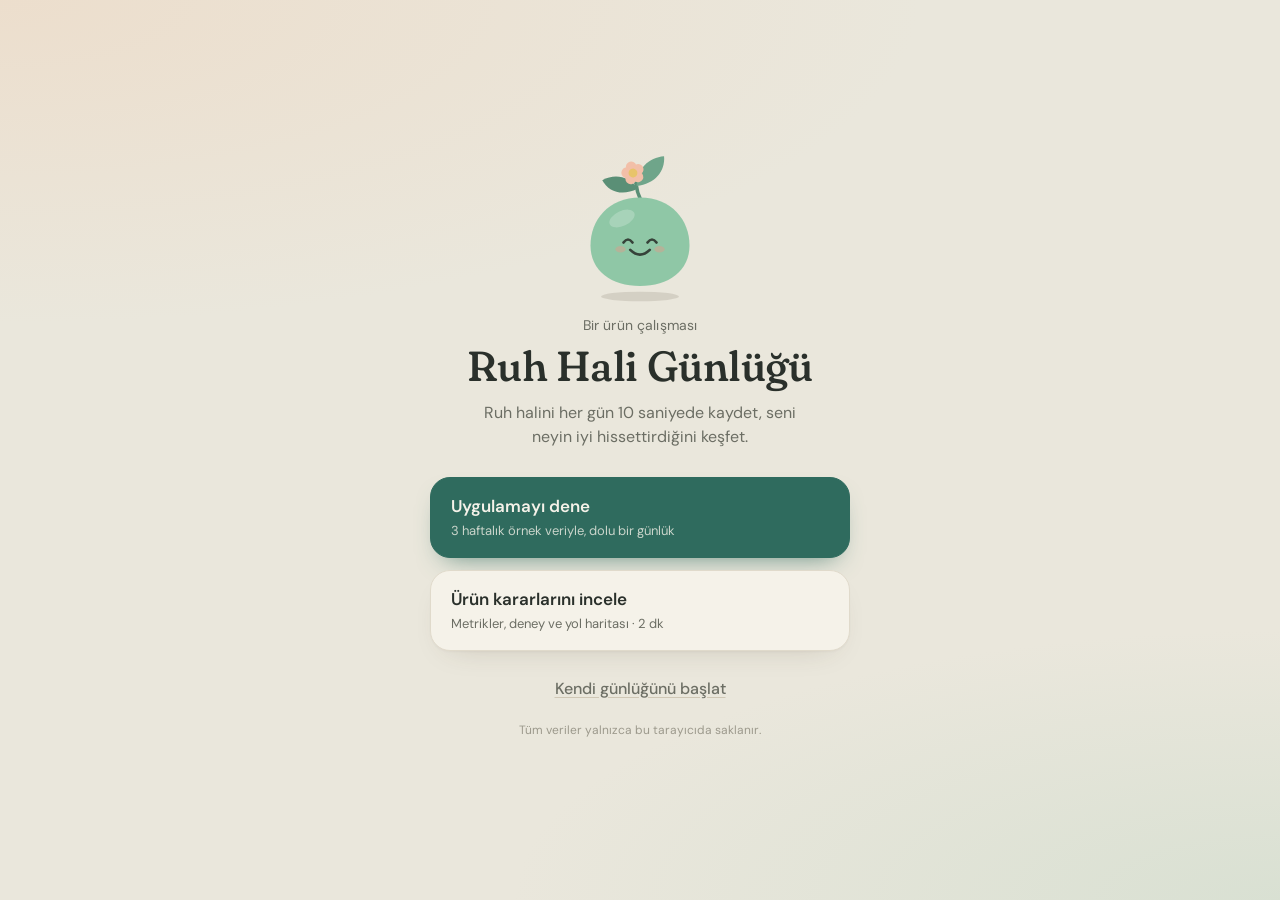
==== commit b17aa9cc: "Yol haritası v1.1: tutma, aktivasyon ve sorumlu ürün özellikleri - Suçlamayan seri: tek boş gün "din" ====
--- a/index.html
+++ b/index.html
@@ -6,6 +6,11 @@
   <meta name="theme-color" content="#EAE7DC">
   <meta name="description" content="Günlük ruh halini kaydet, haftalık örüntülerini keşfet.">
   <title>Ruh Hali Günlüğü</title>
+  <link rel="manifest" href="manifest.webmanifest">
+  <link rel="apple-touch-icon" href="icons/apple-touch-icon.png">
+  <meta name="apple-mobile-web-app-capable" content="yes">
+  <meta name="apple-mobile-web-app-title" content="Ruh Hali">
+  <meta name="apple-mobile-web-app-status-bar-style" content="default">
   <link rel="icon" type="image/svg+xml" href="data:image/svg+xml,%3Csvg%20xmlns%3D%22http%3A%2F%2Fwww.w3.org%2F2000%2Fsvg%22%20viewBox%3D%2210%204%2080%2090%22%3E%3Cg%20data-part%3D%22figure%22%20transform%3D%22translate(0%20-2.50)%22%3E%3Cg%20data-part%3D%22sprout%22%20transform%3D%22rotate(-8.00%2050%2032)%22%3E%3Cpath%20d%3D%22M50%2034%20Q49%2028%2050%2022%22%20stroke%3D%22%235A8F76%22%20stroke-width%3D%222.4%22%20fill%3D%22none%22%20stroke-linecap%3D%22round%22%2F%3E%3Cpath%20d%3D%22M50%2024%20C53%2013%2063%208%2073%2010%20C71%2020%2062%2026%2050%2024Z%22%20fill%3D%22%236FA58A%22%2F%3E%3C%2Fg%3E%3Cg%20class%3D%22f-body%22%3E%3Cpath%20data-part%3D%22skin%22%20d%3D%22M50%2032%20C71%2032%2083%2047%2083%2064%20C83%2081%2069%2091%2050%2091%20C31%2091%2017%2081%2017%2064%20C17%2047%2029%2032%2050%2032Z%22%20fill%3D%22rgb(191%2C220%2C194)%22%2F%3E%3Cellipse%20cx%3D%2238%22%20cy%3D%2246%22%20rx%3D%229%22%20ry%3D%225%22%20fill%3D%22%23fff%22%20opacity%3D%22.22%22%20transform%3D%22rotate(-25%2038%2046)%22%2F%3E%3Cg%20opacity%3D%22.88%22%20fill%3D%22none%22%20stroke%3D%22%232A302B%22%20stroke-width%3D%221.8%22%20stroke-linecap%3D%22round%22%3E%3Cg%20data-part%3D%22blush%22%20opacity%3D%220.4%22%20stroke%3D%22none%22%20fill%3D%22%23E39A88%22%3E%3Cellipse%20cx%3D%2237%22%20cy%3D%2266.5%22%20rx%3D%223.4%22%20ry%3D%222.1%22%2F%3E%3Cellipse%20cx%3D%2263%22%20cy%3D%2266.5%22%20rx%3D%223.4%22%20ry%3D%222.1%22%2F%3E%3C%2Fg%3E%3Cg%20data-part%3D%22brows%22%20opacity%3D%220%22%20stroke-width%3D%221.6%22%3E%3Cpath%20d%3D%22M39%2056%20L45%2054%22%2F%3E%3Cpath%20d%3D%22M61%2056%20L55%2054%22%2F%3E%3C%2Fg%3E%3Cg%20data-part%3D%22dots%22%20opacity%3D%221%22%20stroke%3D%22none%22%20fill%3D%22%232A302B%22%3E%3Ccircle%20cx%3D%2242%22%20cy%3D%2261%22%20r%3D%222.3%22%2F%3E%3Ccircle%20cx%3D%2258%22%20cy%3D%2261%22%20r%3D%222.3%22%2F%3E%3C%2Fg%3E%3Cg%20data-part%3D%22arcs%22%20opacity%3D%220%22%3E%3Cpath%20d%3D%22M39%2062%20Q42%2058%2045%2062%22%2F%3E%3Cpath%20d%3D%22M55%2062%20Q58%2058%2061%2062%22%2F%3E%3C%2Fg%3E%3Cpath%20data-part%3D%22mouth%22%20d%3D%22M44.50%2067.80%20Q50%2071.40%2055.50%2067.80%22%2F%3E%3C%2Fg%3E%3C%2Fg%3E%3C%2Fg%3E%3C%2Fsvg%3E">
   <link rel="preconnect" href="https://fonts.googleapis.com">
   <link rel="preconnect" href="https://fonts.gstatic.com" crossorigin>
@@ -30,6 +35,10 @@
       <a class="tab" href="#gecmis" data-view="history">
         <svg viewBox="0 0 24 24" aria-hidden="true"><rect x="3.5" y="5" width="17" height="15.5" rx="3"/><path d="M3.5 10h17M8 3v4M16 3v4"/></svg>
         <span>Geçmiş</span>
+      </a>
+      <a class="tab" href="#ayarlar" data-view="settings">
+        <svg viewBox="0 0 24 24" aria-hidden="true"><path d="M4 7h9M17 7h3M4 17h3M11 17h9"/><circle cx="15" cy="7" r="2"/><circle cx="9" cy="17" r="2"/></svg>
+        <span>Ayarlar</span>
       </a>
     </div>
   </nav>
--- a/styles.css
+++ b/styles.css
@@ -507,6 +507,9 @@
 }
 .empty h3 { margin: 0 0 6px; font-weight: 500; font-size: 18px; }
 .empty p { margin: 0 0 18px; color: var(--muted); font-size: 14px; }
+.unlock { display: flex; justify-content: center; gap: 6px; margin: -6px 0 18px; }
+.unlock i { width: 28px; height: 6px; border-radius: 999px; background: var(--surface-2); }
+.unlock i.on { background: var(--accent); }
 
 .disclaimer { margin: 20px 4px 0; font-size: 12px; color: var(--faint); text-align: center; }
 
@@ -566,6 +569,8 @@
   transition: transform .12s ease, background .12s ease;
 }
 .cal-day.has-entry { background: var(--c); color: var(--ink); font-weight: 500; }
+/* Dinlenme günü: seriyi bozmayan boş gün */
+.cal-day.is-rest { background: transparent; box-shadow: inset 0 0 0 1.5px var(--accent-soft-line); color: var(--accent-ink); }
 .cal-day.is-today { box-shadow: inset 0 0 0 2px var(--accent); color: var(--ink); font-weight: 600; }
 .cal-day.is-selected { box-shadow: 0 0 0 2px var(--surface), 0 0 0 4px var(--ink); }
 .cal-day.is-future { background: transparent; color: #C9C3B4; cursor: default; }
@@ -592,6 +597,7 @@
   background: var(--c);
   flex: none;
 }
+.dot-rest { background: transparent; box-shadow: inset 0 0 0 1.5px var(--accent-soft-line); }
 
 /* ---------- Entry list ---------- */
 
@@ -609,6 +615,7 @@
 .entry-swatch { width: 38px; height: 38px; border-radius: 14px; background: var(--c); }
 .entry-missing { align-items: center; }
 .entry-missing .entry-swatch { background: transparent; border: 1.5px dashed #CFC7B5; }
+.entry-missing.is-rest .entry-swatch { border: 1.5px solid var(--accent-soft-line); }
 .entry-head { display: flex; justify-content: space-between; align-items: baseline; gap: 8px; flex-wrap: wrap; }
 .entry-date { font-weight: 600; font-size: 15px; }
 .entry-mood { font-size: 13px; color: var(--muted); }
@@ -627,10 +634,122 @@
 .entry-edit svg { width: 17px; height: 17px; stroke: var(--muted); }
 @media (hover: hover) { .entry-edit:hover { background: var(--accent-soft); } .entry-edit:hover svg { stroke: var(--accent); } }
 
-.data-tools { margin-top: 32px; background: transparent; box-shadow: none; border: 1px dashed #D3CCBC; }
 .data-tools p { margin: 0 0 14px; font-size: 14px; color: var(--muted); }
+.data-tools p strong { color: var(--ink); }
+
+/* ---------- Ayarlar ---------- */
+
+.settings-list { padding: 6px 0; }
+.settings-intro { margin: 0; padding: 12px 20px 10px; font-size: 14px; color: var(--muted); }
+.settings-row {
+  display: flex;
+  align-items: center;
+  justify-content: space-between;
+  gap: 12px;
+  width: 100%;
+  min-height: 60px;
+  padding: 12px 20px;
+  border: 0;
+  border-top: 1px solid var(--line);
+  background: none;
+  color: var(--ink);
+  text-align: left;
+  text-decoration: none;
+  font-size: 15px;
+}
+.settings-row strong { display: block; font-weight: 600; }
+.settings-row small { display: block; margin-top: 1px; font-size: 13px; color: var(--muted); }
+.settings-row svg { flex: none; width: 18px; height: 18px; fill: none; stroke: var(--faint); stroke-width: 1.8; stroke-linecap: round; stroke-linejoin: round; }
+@media (hover: hover) { .settings-row:hover { background: rgba(236, 232, 221, .5); } }
+
+.switch {
+  position: relative;
+  flex: none;
+  width: 44px;
+  height: 26px;
+  border-radius: 999px;
+  background: #D8D1C2;
+  transition: background .2s ease;
+}
+.switch::after {
+  content: "";
+  position: absolute;
+  top: 3px;
+  left: 3px;
+  width: 20px;
+  height: 20px;
+  border-radius: 50%;
+  background: var(--surface);
+  box-shadow: 0 1px 3px rgba(74, 60, 40, .3);
+  transition: transform .2s ease;
+}
+[aria-checked="true"] > .switch { background: var(--accent); }
+[aria-checked="true"] > .switch::after { transform: translateX(18px); }
+
+.settings-about p { margin: 0; font-size: 14px; }
+.settings-about p + p { margin-top: 8px; }
 .data-tools .row { display: flex; flex-wrap: wrap; gap: 8px; }
 .data-tools .row .btn { flex: 1 1 160px; }
+.data-tools .data-sub { margin: 16px 0 10px; padding-top: 14px; border-top: 1px solid var(--line); font-size: 13px; }
+
+/* ---------- Hatırlatma ve yükleme ---------- */
+
+.remind { position: relative; margin-top: 20px; padding: 18px; background: var(--tint-neutral); border-color: transparent; box-shadow: none; }
+.remind-title { margin: 0 0 4px; font-family: var(--font-display); font-variation-settings: "SOFT" 100; font-weight: 500; font-size: 18px; }
+.remind p:not(.remind-title) { margin: 0; font-size: 14px; color: var(--muted); }
+.remind .row { display: flex; flex-wrap: wrap; align-items: flex-end; gap: 8px; margin-top: 14px; }
+.time-field { display: grid; gap: 4px; font-size: 12px; color: var(--muted); }
+.time-field .input { width: 112px; padding: 8px 12px; border-radius: 999px; font-size: 15px; min-height: 40px; }
+.settings-sub {
+  display: flex;
+  flex-wrap: wrap;
+  align-items: center;
+  justify-content: space-between;
+  gap: 10px 12px;
+  padding: 12px 20px;
+  border-top: 1px solid var(--line);
+}
+.settings-sub-label { font-size: 15px; }
+.settings-sub-label strong { display: block; font-weight: 600; }
+.settings-sub-label small { display: block; margin-top: 1px; font-size: 13px; color: var(--muted); }
+.install-note { flex: 1 1 100%; margin: 0; font-size: 13px; color: var(--muted); }
+
+/* ---------- Zor günlerde destek ---------- */
+
+.support { position: relative; margin-bottom: 20px; background: var(--tint-down); border-color: transparent; box-shadow: none; }
+.support-title { margin: 0 0 6px; font-family: var(--font-display); font-variation-settings: "SOFT" 100; font-weight: 500; font-size: 19px; color: var(--ink); }
+.support > p { margin: 0; font-size: 14px; color: #575A51; }
+.support .support-tip { margin-top: 10px; padding-left: 12px; border-left: 2px solid var(--mood-1); }
+.support-list { list-style: none; margin: 16px 0 12px; padding: 0; display: grid; gap: 8px; }
+.support-more { margin: 12px 0 0; }
+.support-more summary { cursor: pointer; font-size: 14px; font-weight: 600; color: var(--accent-ink); padding: 4px 0; }
+.support-more[open] summary { margin-bottom: -4px; }
+.support-more + .btn { margin-top: 10px; }
+.support-res {
+  display: grid;
+  grid-template-columns: 1fr auto;
+  align-items: center;
+  gap: 2px 12px;
+  padding: 12px 14px;
+  border-radius: 16px;
+  background: var(--surface);
+  color: var(--ink);
+  text-decoration: none;
+}
+.support-res strong { font-size: 14px; font-weight: 600; }
+.support-res small { grid-column: 1; font-size: 12px; color: var(--muted); }
+.support-call {
+  grid-column: 2;
+  grid-row: 1 / span 2;
+  padding: 6px 14px;
+  border-radius: 999px;
+  background: var(--accent-soft);
+  color: var(--accent-ink);
+  font-size: 13px;
+  font-weight: 600;
+}
+.support-res.is-urgent .support-call { background: var(--accent); color: var(--surface); }
+@media (hover: hover) { a.support-res:hover { background: #FBF9F3; } }
 
 /* ---------- Tab bar ---------- */
 
@@ -650,8 +769,8 @@
   height: var(--tabbar-h);
   margin: 0 auto;
   display: grid;
-  grid-template-columns: repeat(3, 1fr);
-  padding: 0 12px;
+  grid-template-columns: repeat(4, 1fr);
+  padding: 0 8px;
 }
 
 .tab {
@@ -880,6 +999,31 @@
 .choice-primary .choice-title { color: #F5F2E9; }
 .choice-primary .choice-sub { color: rgba(245, 242, 233, .78); }
 .welcome .btn-link { margin: 14px auto 0; min-height: 40px; }
+/* ---------- Başlangıç akışı ---------- */
+
+.onboard { padding-top: 8px; }
+.onboard .back-link { margin-bottom: 18px; }
+.steps { display: flex; gap: 6px; margin-bottom: 18px; }
+.steps i { width: 32px; height: 5px; border-radius: 999px; background: var(--surface-2); }
+.steps i.on { background: var(--accent); }
+.onboard-lead { margin: 0 0 22px; color: var(--muted); font-size: 15px; }
+.onboard-chips .chip { padding: 10px 16px; font-size: 15px; }
+.onboard-count { margin: 18px 0 14px; font-size: 13px; color: var(--faint); }
+.onboard .btn-link { display: flex; margin: 8px auto 0; min-height: 44px; }
+
+.coach {
+  margin-bottom: 18px;
+  padding: 14px 16px;
+  border-radius: 18px;
+  background: var(--accent-soft);
+  color: var(--accent-ink);
+}
+.coach .steps { margin-bottom: 10px; }
+.coach .steps i { background: rgba(255, 255, 255, .6); }
+.coach .steps i.on { background: var(--accent); }
+.coach p { margin: 0; font-size: 14px; }
+.coach strong { display: block; margin-bottom: 2px; font-weight: 600; }
+
 .welcome-foot { margin: 8px 0 0; font-size: 12px; color: var(--faint); }
 
 /* ---------- Ürün paneli ---------- */
@@ -998,6 +1142,28 @@
   color: var(--accent-ink);
   font-size: 12px;
   font-weight: 600;
+}
+.chip-status.is-running { background: var(--tint-neutral); color: #7A6430; }
+.chip-status.is-running i { width: 7px; height: 7px; border-radius: 50%; background: currentColor; animation: pulse 1.6s ease-in-out infinite; }
+@keyframes pulse { 50% { opacity: .35; } }
+@media (prefers-reduced-motion: reduce) { .chip-status.is-running i { animation: none; } }
+.exp + .exp { margin-top: 12px; }
+.exp-metrics { list-style: none; margin: 14px 0 0; padding: 0; display: grid; gap: 8px; }
+.exp-metrics li { font-size: 14px; padding-left: 12px; border-left: 2px solid var(--line); }
+.exp-metrics li:first-child { border-left-color: var(--accent); }
+.exp-metrics span { display: block; font-size: 12px; color: var(--faint); }
+.exp-demo { margin: 14px 0 0; font-size: 12px; color: var(--faint); }
+.tag-shipped {
+  display: inline-block;
+  margin-left: 4px;
+  padding: 1px 7px;
+  border-radius: 999px;
+  background: var(--accent-soft);
+  color: var(--accent-ink);
+  font-size: 11px;
+  font-weight: 600;
+  font-style: normal;
+  vertical-align: 1px;
 }
 .chip-status svg, .diff svg { width: 14px; height: 14px; fill: none; stroke: currentColor; stroke-width: 2; stroke-linecap: round; stroke-linejoin: round; }
 .exp-hyp, .exp-rule { margin: 14px 0 0; font-size: 14px; }
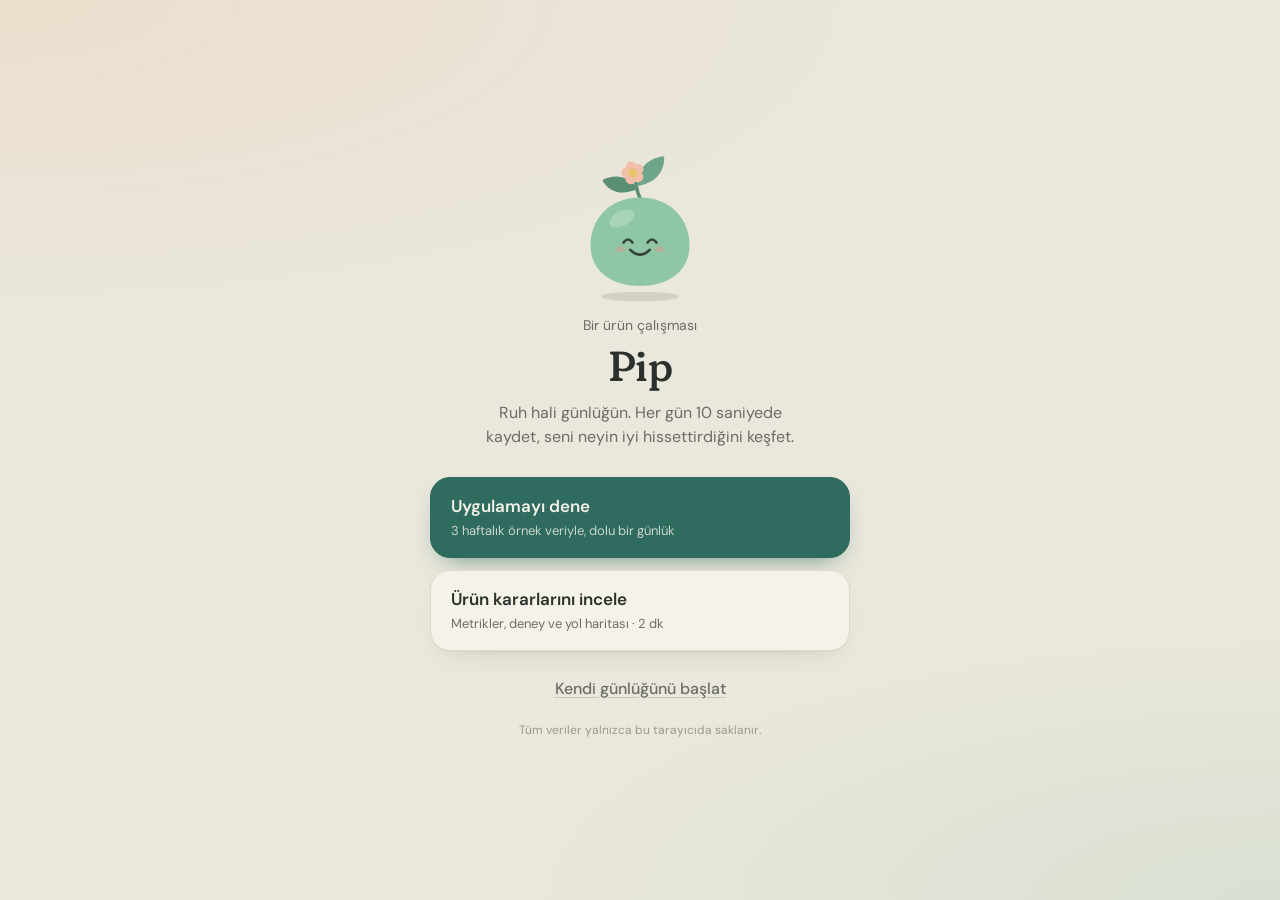
==== commit 53948e7d: "Maskot ve uygulama adı Pip oldu; kırpılmış küçük ikonlar düzeltildi - Filiz → Pip: arayüz metinleri," ====
--- a/index.html
+++ b/index.html
@@ -4,12 +4,12 @@
   <meta charset="utf-8">
   <meta name="viewport" content="width=device-width, initial-scale=1, viewport-fit=cover">
   <meta name="theme-color" content="#EAE7DC">
-  <meta name="description" content="Günlük ruh halini kaydet, haftalık örüntülerini keşfet.">
-  <title>Ruh Hali Günlüğü</title>
+  <meta name="description" content="Pip: günlük ruh halini 10 saniyede kaydet, haftalık örüntülerini keşfet.">
+  <title>Pip · Ruh Hali Günlüğü</title>
   <link rel="manifest" href="manifest.webmanifest">
   <link rel="apple-touch-icon" href="icons/apple-touch-icon.png">
   <meta name="apple-mobile-web-app-capable" content="yes">
-  <meta name="apple-mobile-web-app-title" content="Ruh Hali">
+  <meta name="apple-mobile-web-app-title" content="Pip">
   <meta name="apple-mobile-web-app-status-bar-style" content="default">
   <link rel="icon" type="image/svg+xml" href="data:image/svg+xml,%3Csvg%20xmlns%3D%22http%3A%2F%2Fwww.w3.org%2F2000%2Fsvg%22%20viewBox%3D%2210%204%2080%2090%22%3E%3Cg%20data-part%3D%22figure%22%20transform%3D%22translate(0%20-2.50)%22%3E%3Cg%20data-part%3D%22sprout%22%20transform%3D%22rotate(-8.00%2050%2032)%22%3E%3Cpath%20d%3D%22M50%2034%20Q49%2028%2050%2022%22%20stroke%3D%22%235A8F76%22%20stroke-width%3D%222.4%22%20fill%3D%22none%22%20stroke-linecap%3D%22round%22%2F%3E%3Cpath%20d%3D%22M50%2024%20C53%2013%2063%208%2073%2010%20C71%2020%2062%2026%2050%2024Z%22%20fill%3D%22%236FA58A%22%2F%3E%3C%2Fg%3E%3Cg%20class%3D%22f-body%22%3E%3Cpath%20data-part%3D%22skin%22%20d%3D%22M50%2032%20C71%2032%2083%2047%2083%2064%20C83%2081%2069%2091%2050%2091%20C31%2091%2017%2081%2017%2064%20C17%2047%2029%2032%2050%2032Z%22%20fill%3D%22rgb(191%2C220%2C194)%22%2F%3E%3Cellipse%20cx%3D%2238%22%20cy%3D%2246%22%20rx%3D%229%22%20ry%3D%225%22%20fill%3D%22%23fff%22%20opacity%3D%22.22%22%20transform%3D%22rotate(-25%2038%2046)%22%2F%3E%3Cg%20opacity%3D%22.88%22%20fill%3D%22none%22%20stroke%3D%22%232A302B%22%20stroke-width%3D%221.8%22%20stroke-linecap%3D%22round%22%3E%3Cg%20data-part%3D%22blush%22%20opacity%3D%220.4%22%20stroke%3D%22none%22%20fill%3D%22%23E39A88%22%3E%3Cellipse%20cx%3D%2237%22%20cy%3D%2266.5%22%20rx%3D%223.4%22%20ry%3D%222.1%22%2F%3E%3Cellipse%20cx%3D%2263%22%20cy%3D%2266.5%22%20rx%3D%223.4%22%20ry%3D%222.1%22%2F%3E%3C%2Fg%3E%3Cg%20data-part%3D%22brows%22%20opacity%3D%220%22%20stroke-width%3D%221.6%22%3E%3Cpath%20d%3D%22M39%2056%20L45%2054%22%2F%3E%3Cpath%20d%3D%22M61%2056%20L55%2054%22%2F%3E%3C%2Fg%3E%3Cg%20data-part%3D%22dots%22%20opacity%3D%221%22%20stroke%3D%22none%22%20fill%3D%22%232A302B%22%3E%3Ccircle%20cx%3D%2242%22%20cy%3D%2261%22%20r%3D%222.3%22%2F%3E%3Ccircle%20cx%3D%2258%22%20cy%3D%2261%22%20r%3D%222.3%22%2F%3E%3C%2Fg%3E%3Cg%20data-part%3D%22arcs%22%20opacity%3D%220%22%3E%3Cpath%20d%3D%22M39%2062%20Q42%2058%2045%2062%22%2F%3E%3Cpath%20d%3D%22M55%2062%20Q58%2058%2061%2062%22%2F%3E%3C%2Fg%3E%3Cpath%20data-part%3D%22mouth%22%20d%3D%22M44.50%2067.80%20Q50%2071.40%2055.50%2067.80%22%2F%3E%3C%2Fg%3E%3C%2Fg%3E%3C%2Fg%3E%3C%2Fsvg%3E">
   <link rel="preconnect" href="https://fonts.googleapis.com">
--- a/styles.css
+++ b/styles.css
@@ -138,10 +138,10 @@
 .streak svg { width: 15px; height: 15px; fill: #C98F4A; }
 .streak strong { font-weight: 600; }
 
-/* ---------- Filiz mood picker ---------- */
+/* ---------- Pip mood picker ---------- */
 
 .picker {
-  position: relative;          /* ölçek sağa sabitlenir, Filiz tam ortada kalır */
+  position: relative;          /* ölçek sağa sabitlenir, Pip tam ortada kalır */
   margin-top: -12px;
   touch-action: none;          /* sürüklerken sayfa kaymasın */
   user-select: none;
@@ -169,17 +169,17 @@
   filter: blur(22px);
 }
 
-.filiz { position: relative; display: block; overflow: visible; }
-.picker .filiz { width: 168px; height: 168px; }
-
-.picker.is-idle .filiz { animation: bob 2.6s ease-in-out infinite; }
+.pip { position: relative; display: block; overflow: visible; }
+.picker .pip { width: 168px; height: 168px; }
+
+.picker.is-idle .pip { animation: bob 2.6s ease-in-out infinite; }
 @keyframes bob {
   0%, 100% { transform: translateY(0); }
   50% { transform: translateY(-7px); }
 }
 
 /* Kayıt anı: kısa bir sevinç zıplaması */
-.picker .filiz.hop { animation: hop .7s cubic-bezier(.3, .7, .3, 1); }
+.picker .pip.hop { animation: hop .7s cubic-bezier(.3, .7, .3, 1); }
 @keyframes hop {
   0% { transform: translateY(0) scale(1, 1); }
   18% { transform: translateY(2px) scale(1.06, .94); }
@@ -286,8 +286,8 @@
   line-height: 36px;
 }
 
-.empty-filiz { width: 84px; margin: -6px auto 6px; }
-.empty-filiz .filiz { width: 100%; height: auto; }
+.empty-pip { width: 84px; margin: -6px auto 6px; }
+.empty-pip .pip { width: 100%; height: auto; }
 
 /* ---------- Form ---------- */
 
@@ -974,8 +974,8 @@
   text-align: center;
   padding-block: 12px;
 }
-.welcome-filiz { width: 150px; margin: 0 auto 8px; }
-.welcome-filiz .filiz { width: 100%; height: auto; animation: bob 2.8s ease-in-out infinite; }
+.welcome-pip { width: 150px; margin: 0 auto 8px; }
+.welcome-pip .pip { width: 100%; height: auto; animation: bob 2.8s ease-in-out infinite; }
 .welcome-title { margin: 6px 0 10px; font-size: clamp(34px, 10vw, 42px); }
 .welcome-lead { max-width: 330px; margin: 0 auto 28px; color: var(--muted); font-size: 16px; }
 .welcome-actions { display: grid; gap: 12px; text-align: left; }
